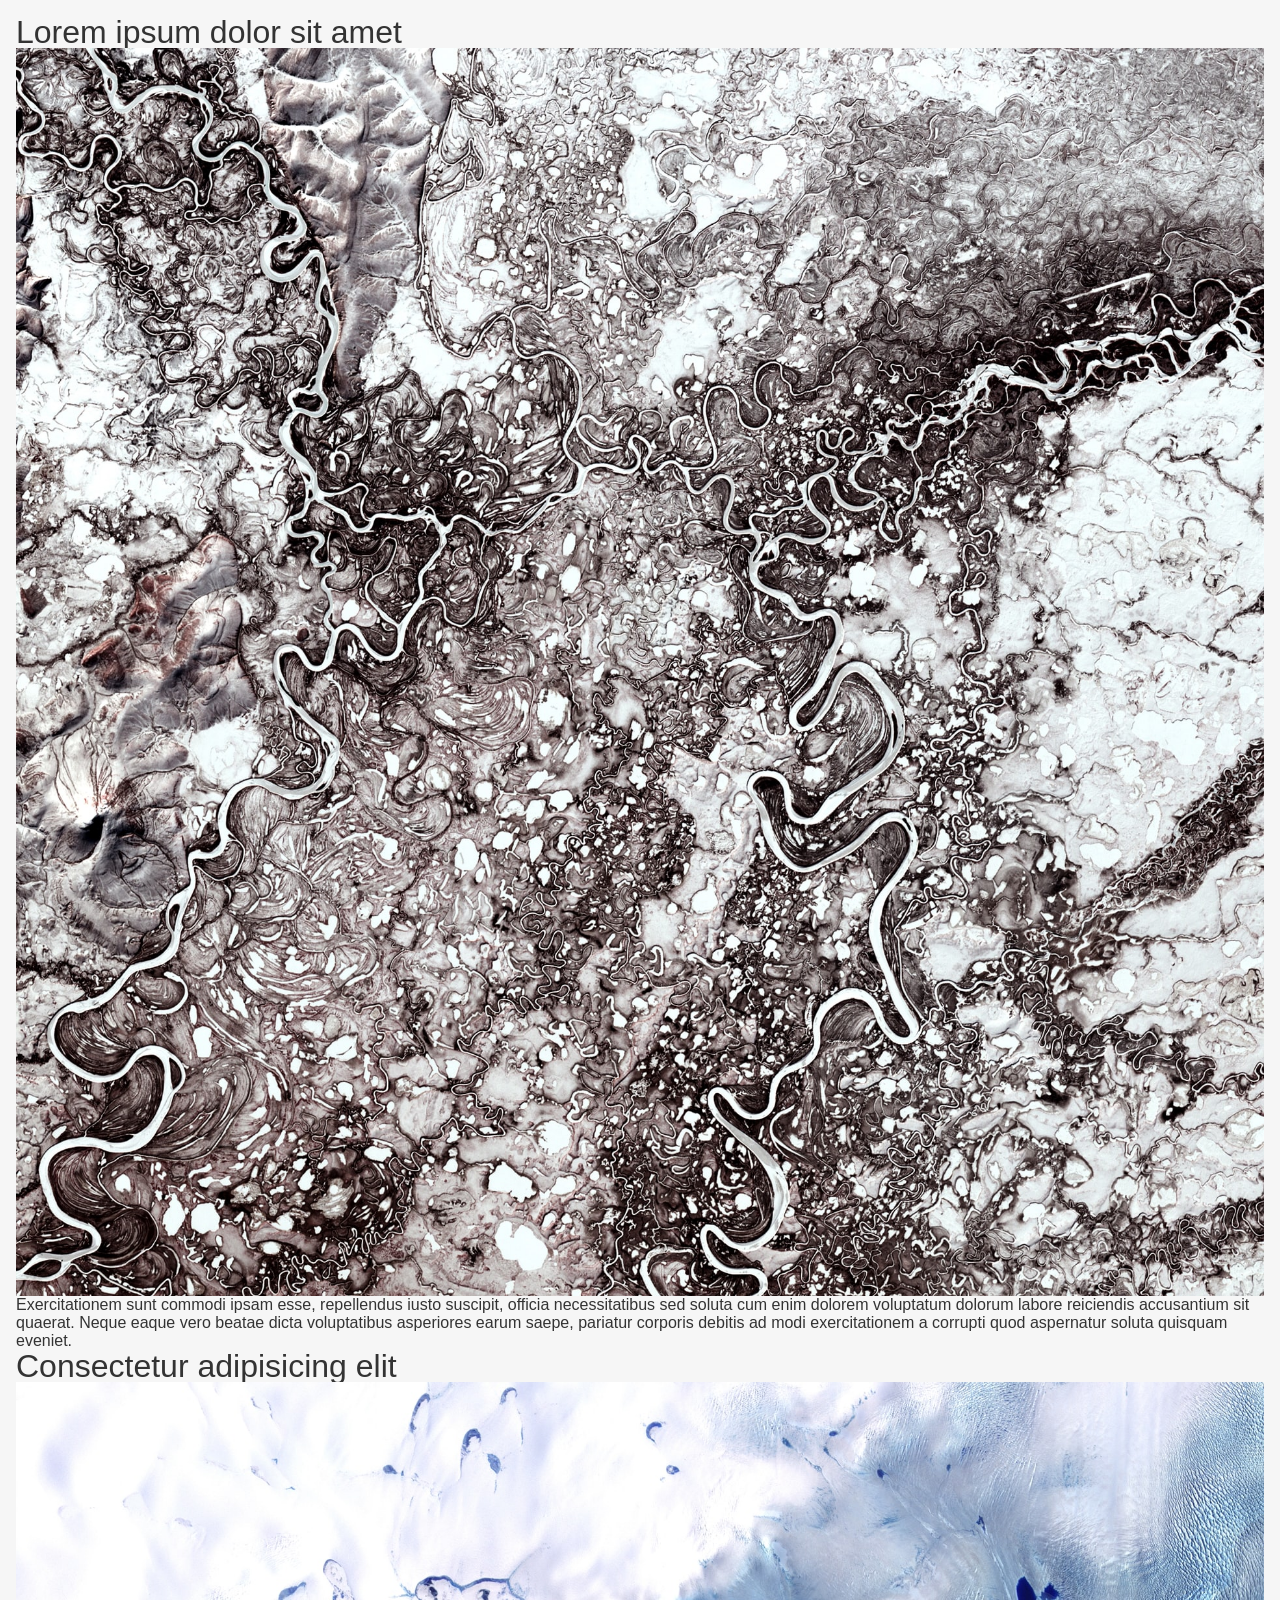
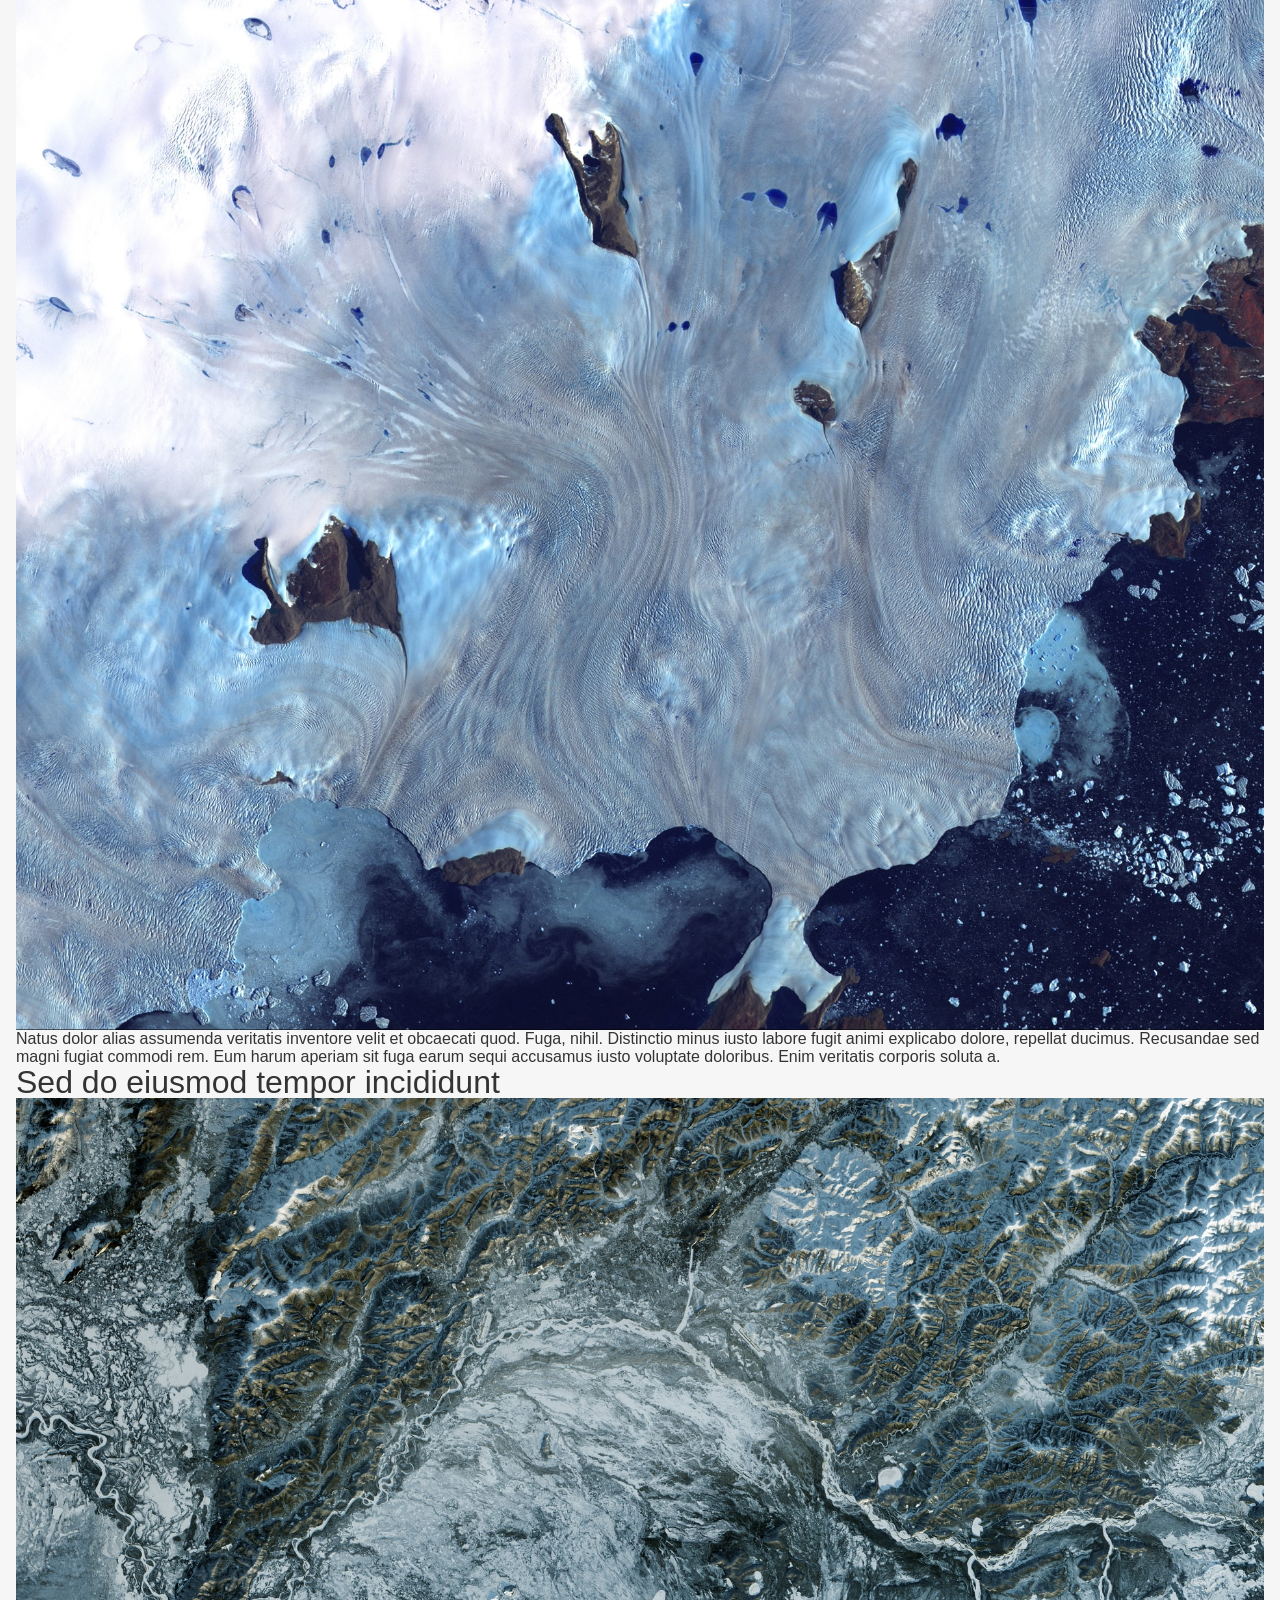
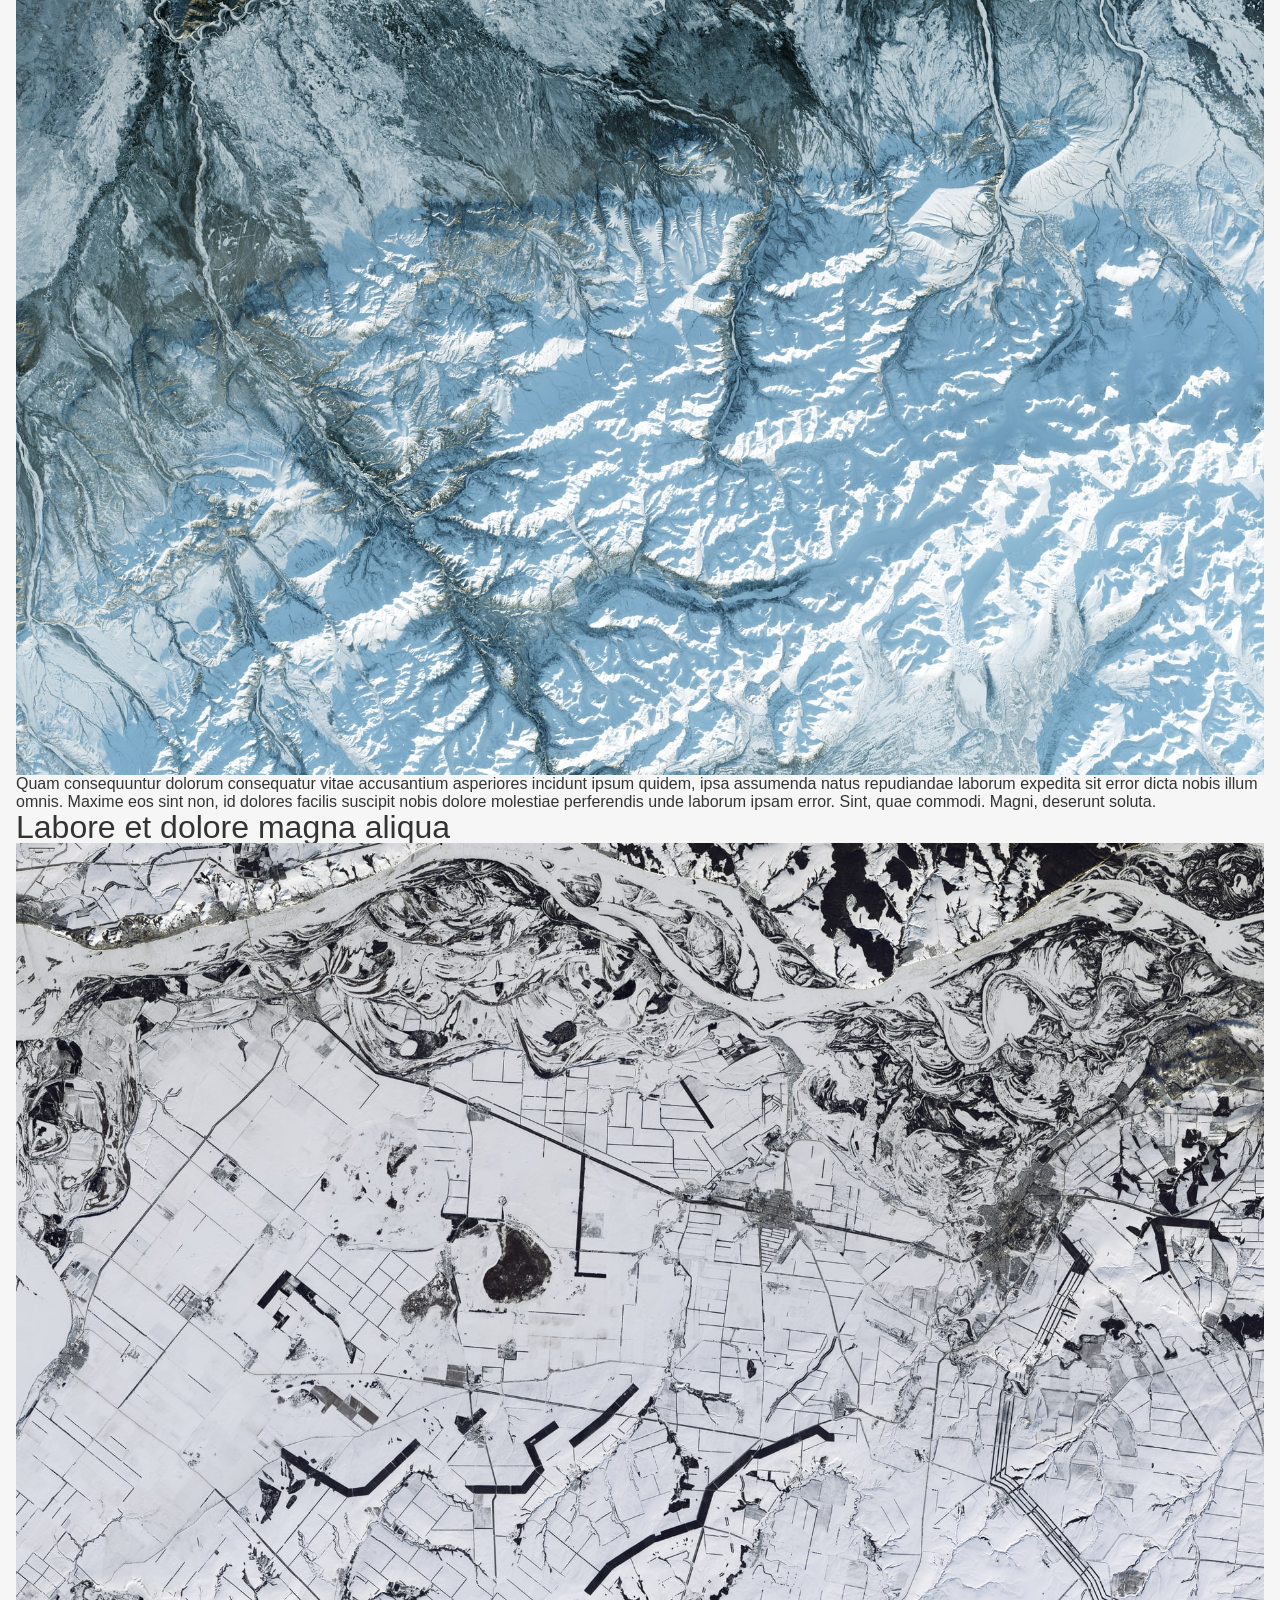
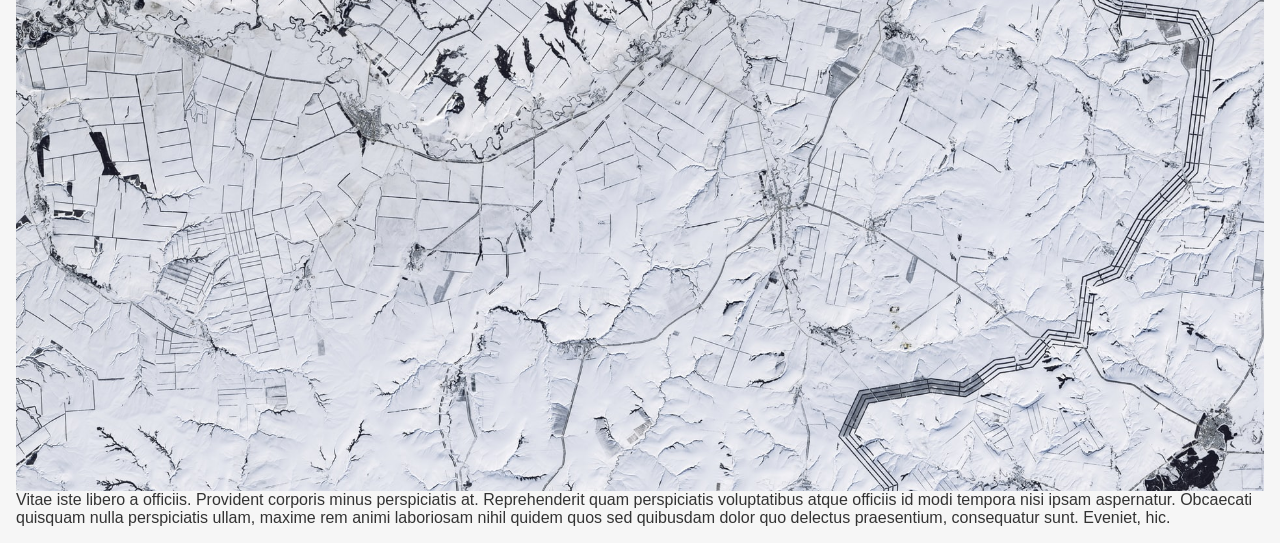
==== _template.html @ 9a4d6af1 "plein de bordel!" ====
<!DOCTYPE html>
<html lang="en" dir="ltr">
	<head>
		<meta charset="utf-8">
		<meta name="viewport" content="width=device-width, initial-scale=1.0">
		<title>template / example</title>

		<link rel="stylesheet" href="rsrc/style.css"> <!-- design, thème général -->
		<style media="screen">

			/* Fonction essentielle */

			

				/* moteur essentielle de mise en page de cette variation */
				
				/*
					description du fonctionnement CSS et HTML de cette mise en page.
					options ou paramètres supplémentaires.
					références vers la documentation.
				*/


			/*	-	-	-	-	-	-	-	-	-	-	-	-	-	-		-	-	-	-*/


			/* Style visuel et autres détails */

			

				/* habillage visuel et autres détails accessoires pour cette variation */

		</style>

	</head>
	<body>


			<h3>Lorem ipsum dolor sit amet</h3>
			<img src="rsrc/img1.jpg">
			<p>Exercitationem sunt commodi ipsam esse, repellendus iusto suscipit, officia necessitatibus sed soluta cum enim dolorem voluptatum dolorum labore reiciendis accusantium sit quaerat. Neque eaque vero beatae dicta voluptatibus asperiores earum saepe, pariatur corporis debitis ad modi exercitationem a corrupti quod aspernatur soluta quisquam eveniet.</p>


			<h3>Consectetur adipisicing elit</h3>
			<img src="rsrc/img2.jpg">
			<p>Natus dolor alias assumenda veritatis inventore velit et obcaecati quod. Fuga, nihil. Distinctio minus iusto labore fugit animi explicabo dolore, repellat ducimus. Recusandae sed magni fugiat commodi rem. Eum harum aperiam sit fuga earum sequi accusamus iusto voluptate doloribus. Enim veritatis corporis soluta a.</p>


			<h3>Sed do eiusmod tempor incididunt</h3>
			<img src="rsrc/img3.jpg">
			<p>Quam consequuntur dolorum consequatur vitae accusantium asperiores incidunt ipsum quidem, ipsa assumenda natus repudiandae laborum expedita sit error dicta nobis illum omnis. Maxime eos sint non, id dolores facilis suscipit nobis dolore molestiae perferendis unde laborum ipsam error. Sint, quae commodi. Magni, deserunt soluta.</p>


			<h3>Labore et dolore magna aliqua</h3>
			<img src="rsrc/img4.jpg">
			<p>Vitae iste libero a officiis. Provident corporis minus perspiciatis at. Reprehenderit quam perspiciatis voluptatibus atque officiis id modi tempora nisi ipsam aspernatur. Obcaecati quisquam nulla perspiciatis ullam, maxime rem animi laboriosam nihil quidem quos sed quibusdam dolor quo delectus praesentium, consequatur sunt. Eveniet, hic.</p>


	</body>
</html>
---- rsrc/style.css ----
/*	-	-	-	-	-	-	-	-	-	-	*/
/* Style visuel global pour le projet */


/* Import */
@import url('https://rsms.me/inter/inter.css');




/* Reset */
* { box-sizing: border-box; margin:0; }
img { max-width: 100%; display: block; object-fit: cover; }




/* Typo */

body { font-family: InterVariable, sans-serif; }

h3{
	font-size: 2rem;
	line-height: 100%;
	font-weight: 200;
}




/* Couleur */

html {
	color: #333;
	background-color: #F6F6F6;
}




/* Géometrie & Mise en page */

body{
	padding: 1rem;
}
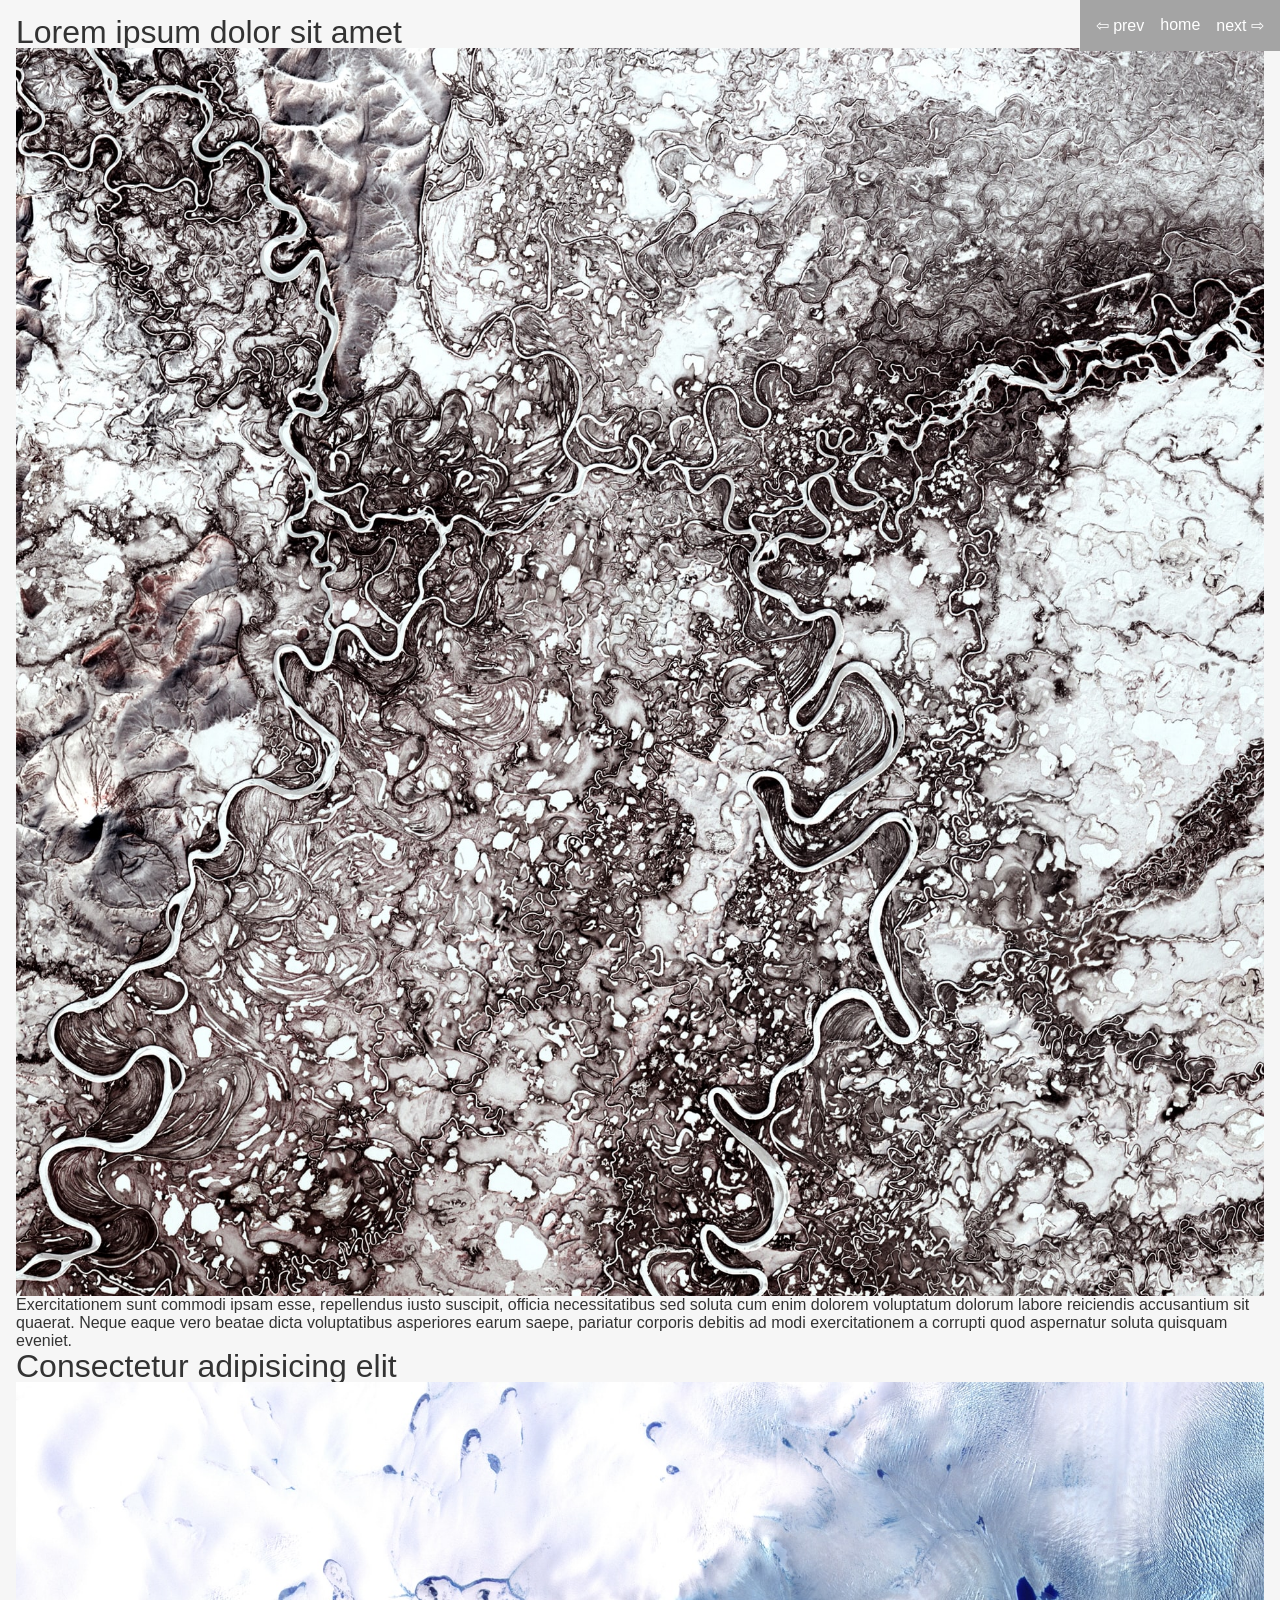
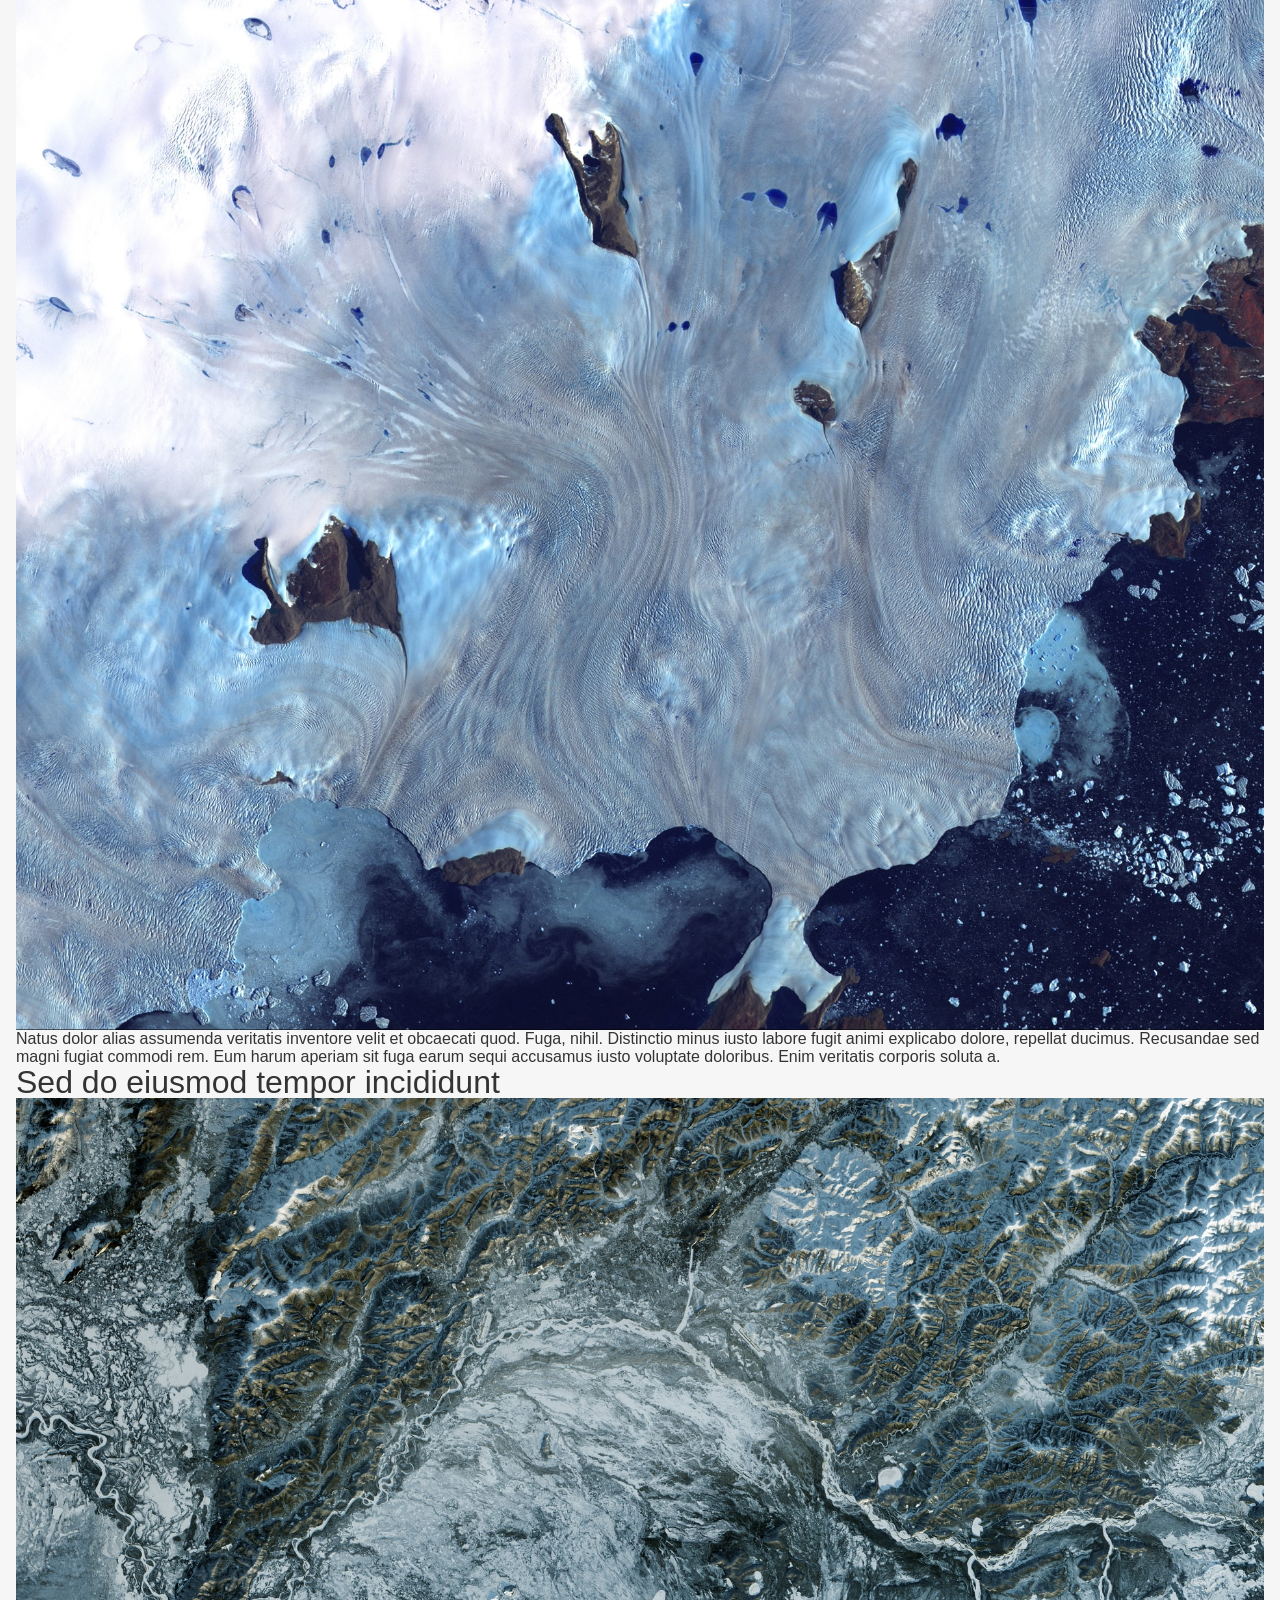
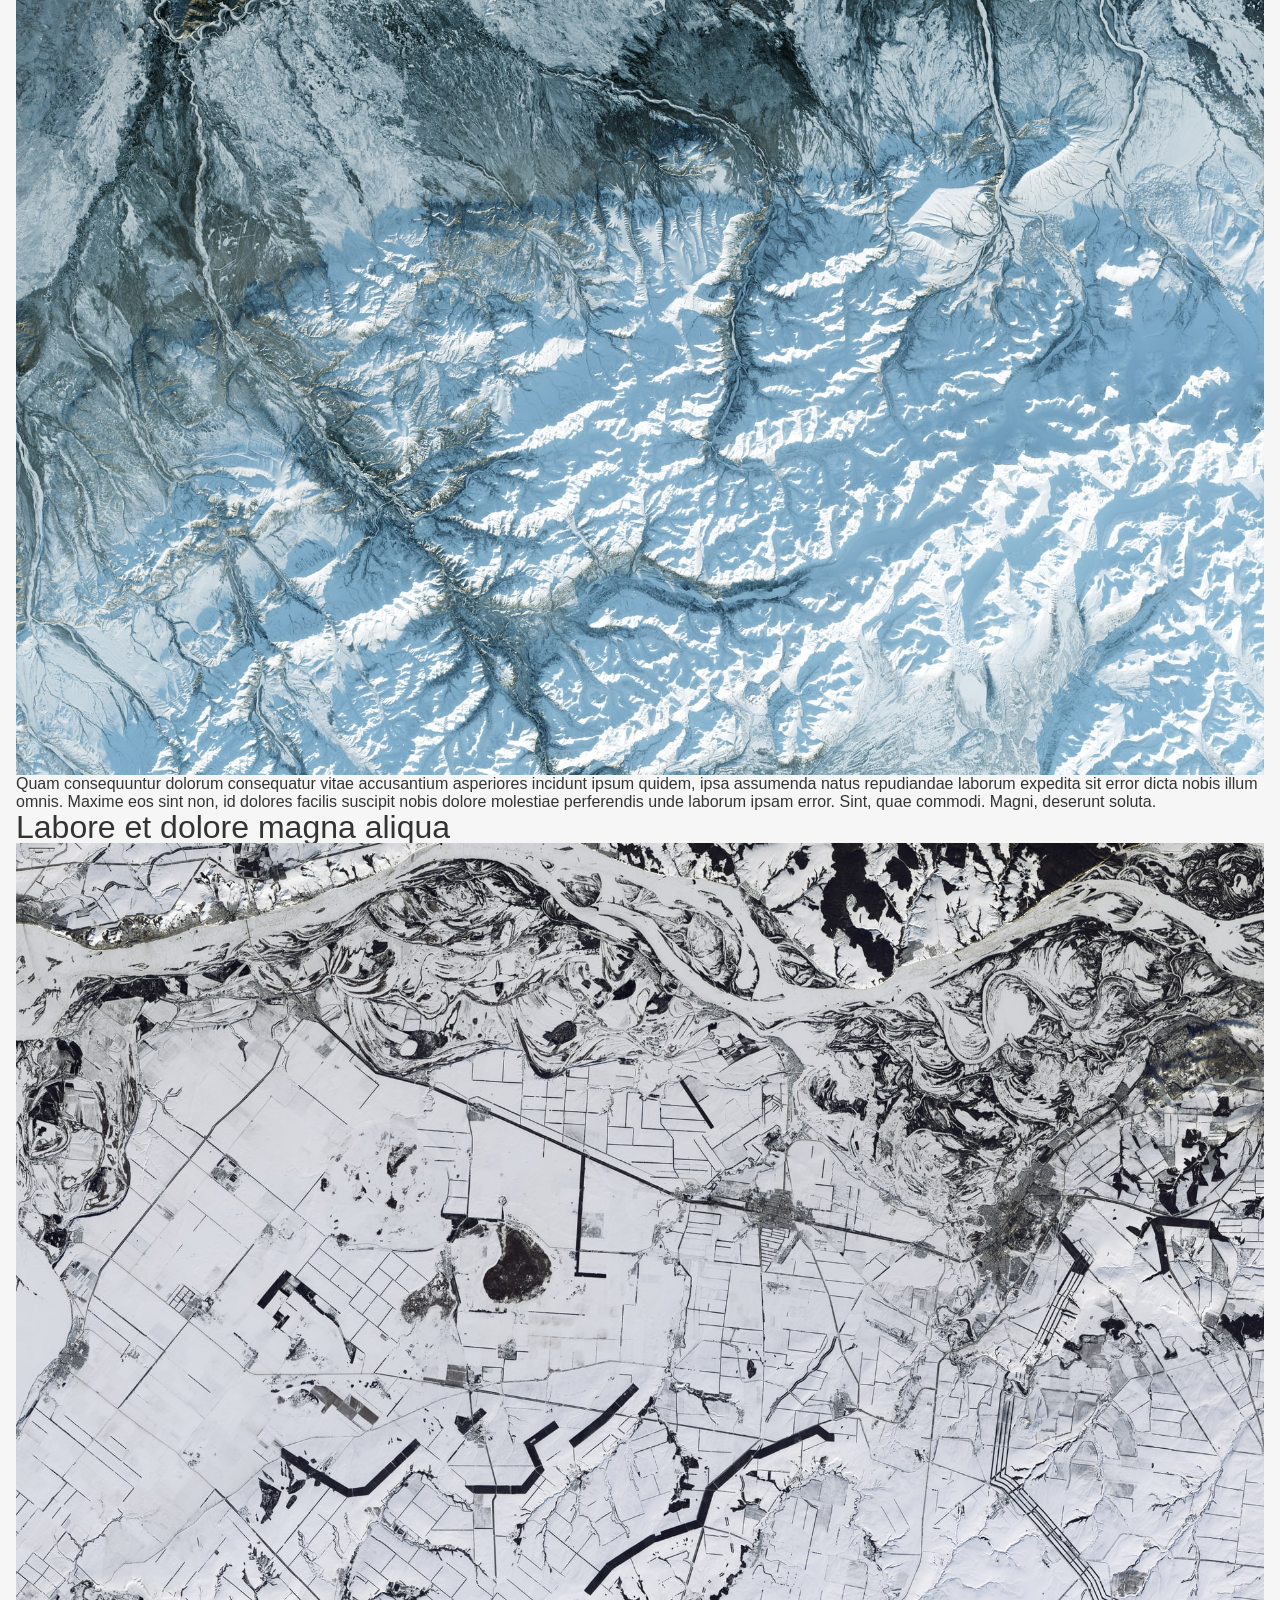
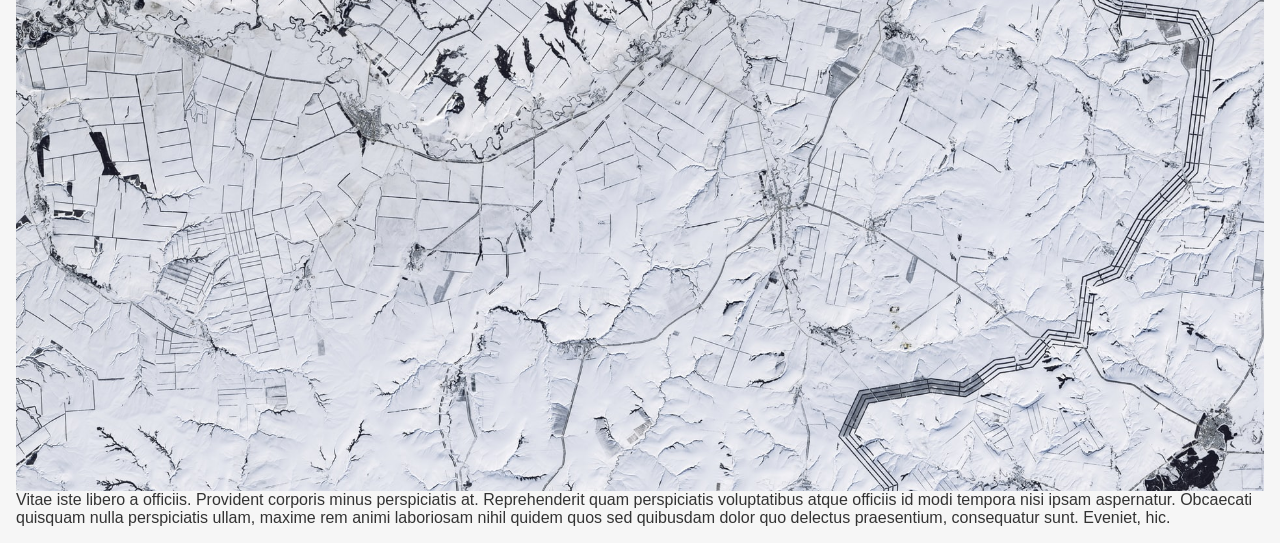
==== commit 9caa07fa: "layout 4" ====
--- a/_template.html
+++ b/_template.html
@@ -56,5 +56,12 @@
 			<p>Vitae iste libero a officiis. Provident corporis minus perspiciatis at. Reprehenderit quam perspiciatis voluptatibus atque officiis id modi tempora nisi ipsam aspernatur. Obcaecati quisquam nulla perspiciatis ullam, maxime rem animi laboriosam nihil quidem quos sed quibusdam dolor quo delectus praesentium, consequatur sunt. Eveniet, hic.</p>
 
 
+		<nav id="siteNav">
+			<a href="layout-01-simple.html.html">prev</a>
+			<a href="index.html">home</a>
+			<a href="layout-03-zigzag.html">next</a>
+		</nav>
+
 	</body>
 </html>
+
--- a/rsrc/style.css
+++ b/rsrc/style.css
@@ -7,11 +7,9 @@
 
 
 
-
 /* Reset */
 * { box-sizing: border-box; margin:0; }
 img { max-width: 100%; display: block; object-fit: cover; }
-
 
 
 
@@ -27,7 +25,6 @@
 
 
 
-
 /* Couleur */
 
 html {
@@ -37,9 +34,37 @@
 
 
 
-
 /* Géometrie & Mise en page */
 
 body{
 	padding: 1rem;
-}+}
+
+
+/* Navigation */
+#siteNav{
+	position: fixed;
+	top:0;
+	right:0;
+	background: rgb(164, 164, 164);
+	color: #fff;
+	padding: 1rem;
+	display: flex;
+	gap: 1rem;
+}
+
+#siteNav a {
+	color: inherit;
+	text-decoration: none;
+}
+
+#siteNav a:first-child::before {
+	content: "⇦ ";
+}
+#siteNav a:last-child::after{
+	content: " ⇨";
+}
+#siteNav a:hover{
+	text-decoration: underline;
+	text-shadow: 0 0 0.5rem #fff;
+}
